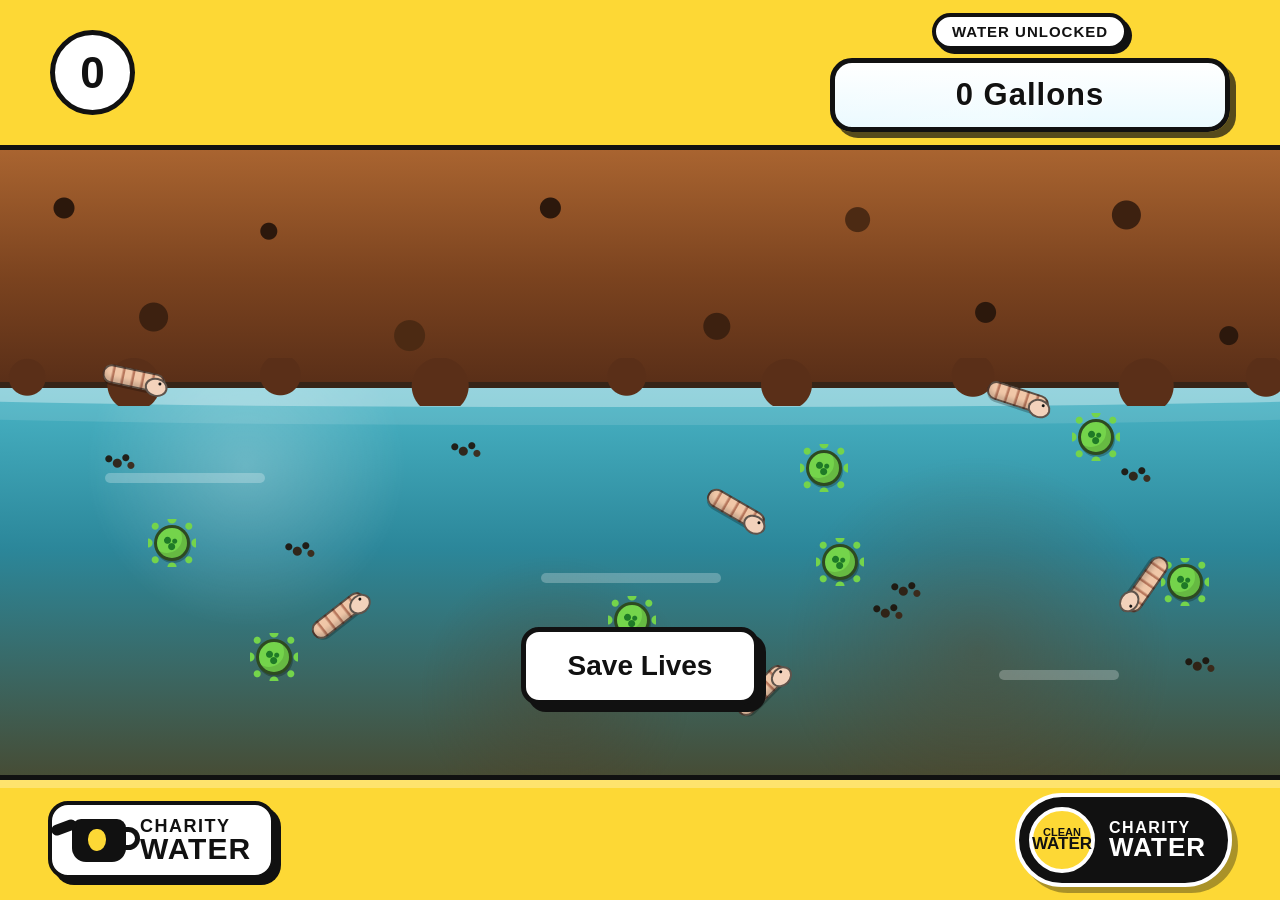
==== index.html @ 5e0832aa "Save Before the questions are fixed." ====
<!DOCTYPE html>
<html lang="en">
<head>
  <!-- Basic page setup -->
  <meta charset="UTF-8" />
  <meta name="viewport" content="width=device-width, initial-scale=1.0" />

  <title>Free Water</title>

  <!-- CSS file -->
  <link rel="stylesheet" href="style.css" />
</head>

<body>

  <!-- Full home page -->
  <div class="home-page">

    <!-- Yellow top navigation/status bar -->
    <header class="top-nav">

      <!-- Level circle -->
      <div class="level-circle">
        <span id="levelNumber">0</span>
      </div>

      <!-- Water unlocked meter -->
      <div class="water-box">

        <p class="water-label">Water Unlocked</p>

        <div class="water-meter">

          <!-- Water fill controlled by JavaScript -->
          <div id="waterFill" class="water-fill"></div>

          <!-- Extra animated clean water shimmer -->
          <div class="meter-water-motion"></div>

          <!-- Gallons unlocked text -->
          <span id="waterText" class="water-text">0 Gallons</span>

        </div>
      </div>

    </header>

    <!-- Full underground dirty water hero area -->
    <main class="hero-area" id="waterBarrel">

      <!-- Top dirt layer -->
      <div class="soil-layer"></div>

      <!-- Underground dirty water layer -->
      <div class="underground-water">
        <div class="water-wave wave-one"></div>
        <div class="water-wave wave-two"></div>
        <div class="water-shine shine-one"></div>
        <div class="water-shine shine-two"></div>
        <div class="water-shine shine-three"></div>
      </div>

      <!-- Dirt pieces -->
      <span class="dirt dirt-one"></span>
      <span class="dirt dirt-two"></span>
      <span class="dirt dirt-three"></span>
      <span class="dirt dirt-four"></span>
      <span class="dirt dirt-five"></span>
      <span class="dirt dirt-six"></span>
      <span class="dirt dirt-seven"></span>
      <span class="dirt dirt-eight"></span>

      <!-- Bacteria pieces -->
      <span class="bacteria bacteria-one"></span>
      <span class="bacteria bacteria-two"></span>
      <span class="bacteria bacteria-three"></span>
      <span class="bacteria bacteria-four"></span>
      <span class="bacteria bacteria-five"></span>
      <span class="bacteria bacteria-six"></span>
      <span class="bacteria bacteria-seven"></span>

      <!-- Worm pieces -->
      <span class="worm worm-one"></span>
      <span class="worm worm-two"></span>
      <span class="worm worm-three"></span>
      <span class="worm worm-four"></span>
      <span class="worm worm-five"></span>
      <span class="worm worm-six"></span>

      <!-- Start game button -->
      <a href="game.html" class="save-lives-button">
        Save Lives
      </a>

    </main>

    <!-- Yellow footer -->
    <footer class="footer-bar">

      <!-- Left charity water inspired badge -->
      <div class="footer-brand footer-brand-left">
        <div class="brand-icon water-can-icon">
          <span class="can-handle"></span>
          <span class="can-spout"></span>
        </div>

        <div class="brand-words">
          <span>CHARITY</span>
          <strong>WATER</strong>
        </div>
      </div>

      <!-- Right charity water inspired badge -->
      <div class="footer-brand footer-brand-right">
        <div class="brand-circle">
          <span>CLEAN</span>
          <strong>WATER</strong>
        </div>

        <div class="brand-words right-words">
          <span>CHARITY</span>
          <strong>WATER</strong>
        </div>
      </div>

    </footer>

  </div>

  <!-- JavaScript file -->
  <script src="script.js"></script>
</body>
</html>
---- style.css ----
/* ===============================
   GLOBAL SETUP
================================ */

* {
  margin: 0;
  padding: 0;
  box-sizing: border-box;
}

body {
  font-family: Arial, Helvetica, sans-serif;
  background: #e04b3f;
  color: #111;
}

/* ===============================
   HOME PAGE
================================ */

.home-page {
  min-height: 100vh;
  background: #e04b3f;

  display: flex;
  flex-direction: column;
}

/* Home header */
.top-nav {
  height: 150px;
  background: #fdd835;
  border-bottom: 5px solid #111;

  display: flex;
  align-items: center;
  justify-content: space-between;

  padding: 0 50px;

  position: relative;
  z-index: 20;
}

/* Level circle */
.level-circle {
  width: 85px;
  height: 85px;

  background: #ffffff;
  border: 5px solid #111;
  border-radius: 50%;

  display: flex;
  align-items: center;
  justify-content: center;

  font-size: 44px;
  font-weight: 900;
}

/* Home meter wrapper */
.water-box {
  width: 400px;
}

.water-label {
  width: fit-content;
  margin: 0 auto 8px;

  padding: 6px 16px;

  background: #ffffff;
  border: 4px solid #111;
  border-radius: 999px;

  font-size: 15px;
  font-weight: 900;
  letter-spacing: 1px;
  text-transform: uppercase;

  box-shadow: 4px 4px 0 #111;
}

/* Home meter */
.water-meter {
  width: 100%;
  height: 74px;

  background:
    linear-gradient(
      to bottom,
      #ffffff 0%,
      #eafaff 100%
    );

  border: 5px solid #111;
  border-radius: 22px;

  position: relative;
  overflow: hidden;

  box-shadow: 6px 6px 0 rgba(17, 17, 17, 0.7);
}

.water-fill {
  height: 100%;
  width: 0%;

  background:
    radial-gradient(circle at 25% 25%, rgba(255, 255, 255, 0.9), transparent 16%),
    linear-gradient(
      to bottom,
      #d8fbff 0%,
      #69dcff 35%,
      #12b8e8 70%,
      #008fc2 100%
    );

  position: absolute;
  left: 0;
  bottom: 0;

  transition: width 0.7s ease;

  z-index: 2;
}

.water-fill::before {
  content: "";
  position: absolute;
  top: 8px;
  left: -50%;

  width: 200%;
  height: 18px;

  background: rgba(255, 255, 255, 0.6);
  border-radius: 50%;

  animation: waterWave 3s linear infinite;
}

.water-fill::after {
  content: "";
  position: absolute;
  inset: 0;

  background:
    radial-gradient(circle at 25% 65%, rgba(255, 255, 255, 0.7) 0 4px, transparent 5px),
    radial-gradient(circle at 55% 35%, rgba(255, 255, 255, 0.55) 0 3px, transparent 4px),
    radial-gradient(circle at 78% 72%, rgba(255, 255, 255, 0.6) 0 5px, transparent 6px);

  animation: bubbleFloat 4s ease-in-out infinite;
}

.meter-water-motion {
  position: absolute;
  inset: 0;

  background:
    linear-gradient(
      120deg,
      transparent 0%,
      rgba(255, 255, 255, 0.35) 45%,
      transparent 70%
    );

  opacity: 0.65;

  z-index: 1;

  animation: cleanWaterGlow 3.5s ease-in-out infinite;
  pointer-events: none;
}

.water-text {
  position: absolute;
  inset: 0;

  display: flex;
  align-items: center;
  justify-content: center;

  font-size: 31px;
  font-weight: 900;
  letter-spacing: 1px;
  color: #111;

  text-shadow:
    1px 1px 0 rgba(255, 255, 255, 0.9),
    0 0 10px rgba(255, 255, 255, 0.7);

  z-index: 3;
}

/* Home underground scene */
.hero-area {
  flex: 1;

  position: relative;
  overflow: hidden;

  min-height: 560px;

  display: flex;
  align-items: flex-end;
  justify-content: center;

  padding: 40px 20px 70px;

  background: #7a431f;

  box-shadow:
    inset 0 18px 0 rgba(255, 255, 255, 0.08),
    inset 0 -30px 45px rgba(0, 0, 0, 0.22);

  transition: filter 0.25s ease;
}

.hero-area:hover {
  cursor: pointer;
  filter: brightness(1.06);
}

.hero-area.barrel-active {
  cursor: pointer;
}

/* Soil */
.soil-layer {
  position: absolute;
  top: 0;
  left: 0;

  width: 100%;
  height: 38%;

  background:
    radial-gradient(circle at 5% 25%, #2c180c 0 10px, transparent 11px),
    radial-gradient(circle at 12% 72%, #3d2110 0 14px, transparent 15px),
    radial-gradient(circle at 21% 35%, #2c180c 0 8px, transparent 9px),
    radial-gradient(circle at 32% 80%, #4c2a13 0 15px, transparent 16px),
    radial-gradient(circle at 43% 25%, #2c180c 0 10px, transparent 11px),
    radial-gradient(circle at 56% 76%, #3d2110 0 13px, transparent 14px),
    radial-gradient(circle at 67% 30%, #4c2a13 0 12px, transparent 13px),
    radial-gradient(circle at 77% 70%, #2c180c 0 10px, transparent 11px),
    radial-gradient(circle at 88% 28%, #3d2110 0 14px, transparent 15px),
    radial-gradient(circle at 96% 80%, #2c180c 0 9px, transparent 10px),
    linear-gradient(
      to bottom,
      #a96430 0%,
      #7b431f 55%,
      #5a2f18 100%
    );

  border-bottom: 6px solid rgba(17, 17, 17, 0.75);

  z-index: 7;
}

.soil-layer::after {
  content: "";
  position: absolute;
  left: -2%;
  bottom: -24px;

  width: 104%;
  height: 48px;

  background:
    radial-gradient(circle at 4% 40%, #5a2f18 0 18px, transparent 19px),
    radial-gradient(circle at 12% 55%, #5a2f18 0 26px, transparent 27px),
    radial-gradient(circle at 23% 35%, #5a2f18 0 20px, transparent 21px),
    radial-gradient(circle at 35% 58%, #5a2f18 0 28px, transparent 29px),
    radial-gradient(circle at 49% 38%, #5a2f18 0 19px, transparent 20px),
    radial-gradient(circle at 61% 55%, #5a2f18 0 25px, transparent 26px),
    radial-gradient(circle at 75% 36%, #5a2f18 0 21px, transparent 22px),
    radial-gradient(circle at 88% 58%, #5a2f18 0 27px, transparent 28px),
    radial-gradient(circle at 97% 38%, #5a2f18 0 20px, transparent 21px);

  z-index: 8;
}

/* Home water */
.underground-water {
  position: absolute;
  left: -5%;
  bottom: 0;

  width: 110%;
  height: 66%;

  background:
    radial-gradient(circle at 22% 25%, rgba(255, 255, 255, 0.24), transparent 14%),
    radial-gradient(circle at 74% 70%, rgba(96, 58, 25, 0.32), transparent 18%),
    radial-gradient(circle at 44% 80%, rgba(85, 53, 25, 0.28), transparent 16%),
    linear-gradient(
      to bottom,
      rgba(75, 195, 215, 0.94) 0%,
      rgba(41, 137, 158, 0.97) 45%,
      rgba(70, 77, 54, 0.99) 100%
    );

  z-index: 1;

  animation: undergroundWaterMove 4s ease-in-out infinite;
}

.water-wave {
  position: absolute;
  left: -30%;
  top: -36px;

  width: 160%;
  height: 80px;

  background: rgba(255, 255, 255, 0.35);
  border-radius: 45%;

  z-index: 4;
}

.wave-one {
  animation: waveMoveOne 4s linear infinite;
}

.wave-two {
  top: -18px;
  opacity: 0.32;

  animation: waveMoveTwo 5.5s linear infinite;
}

.water-shine {
  position: absolute;
  height: 10px;

  background: rgba(255, 255, 255, 0.25);
  border-radius: 999px;

  z-index: 4;

  animation: shineDrift 5s ease-in-out infinite;
}

.shine-one {
  width: 160px;
  left: 12%;
  top: 110px;
}

.shine-two {
  width: 120px;
  right: 16%;
  bottom: 95px;
  animation-delay: 1.3s;
}

.shine-three {
  width: 180px;
  left: 43%;
  top: 210px;
  animation-delay: 2.2s;
}

/* Home dirt */
.dirt {
  position: absolute;

  width: 34px;
  height: 22px;

  z-index: 10;

  background:
    radial-gradient(circle at 20% 40%, #1d1209 0 3px, transparent 4px),
    radial-gradient(circle at 45% 60%, #2f1b0d 0 4px, transparent 5px),
    radial-gradient(circle at 70% 35%, #1d1209 0 3px, transparent 4px),
    radial-gradient(circle at 85% 70%, #3c2413 0 3px, transparent 4px);

  opacity: 0.9;

  animation: dirtFloat 5s ease-in-out infinite;
}

.dirt-one {
  left: 8%;
  top: 48%;
}

.dirt-two {
  left: 22%;
  top: 62%;
  animation-delay: 0.7s;
}

.dirt-three {
  right: 10%;
  top: 50%;
  animation-delay: 1.1s;
}

.dirt-four {
  left: 46%;
  bottom: 18%;
  animation-delay: 1.6s;
}

.dirt-five {
  right: 28%;
  bottom: 28%;
  animation-delay: 2s;
}

.dirt-six {
  left: 68%;
  top: 72%;
  animation-delay: 2.4s;
}

.dirt-seven {
  left: 35%;
  top: 46%;
  animation-delay: 1.8s;
}

.dirt-eight {
  right: 5%;
  bottom: 16%;
  animation-delay: 2.8s;
}

/* Home bacteria */
.bacteria {
  position: absolute;

  width: 36px;
  height: 36px;

  background: #74d44b;
  border: 3px solid rgba(17, 17, 17, 0.7);
  border-radius: 50%;

  z-index: 10;

  box-shadow:
    inset -5px -5px 0 rgba(0, 0, 0, 0.12),
    1px 2px 0 rgba(0, 0, 0, 0.25);

  animation: bacteriaFloat 4.5s ease-in-out infinite;
}

.bacteria::before {
  content: "";
  position: absolute;
  inset: -9px;

  background:
    radial-gradient(circle at 50% 0%, #74d44b 0 4px, transparent 5px),
    radial-gradient(circle at 100% 50%, #74d44b 0 4px, transparent 5px),
    radial-gradient(circle at 50% 100%, #74d44b 0 4px, transparent 5px),
    radial-gradient(circle at 0% 50%, #74d44b 0 4px, transparent 5px),
    radial-gradient(circle at 85% 15%, #74d44b 0 3px, transparent 4px),
    radial-gradient(circle at 85% 85%, #74d44b 0 3px, transparent 4px),
    radial-gradient(circle at 15% 85%, #74d44b 0 3px, transparent 4px),
    radial-gradient(circle at 15% 15%, #74d44b 0 3px, transparent 4px);

  z-index: -1;
}

.bacteria::after {
  content: "";
  position: absolute;
  inset: 6px;

  background:
    radial-gradient(circle at 25% 35%, #1f7a27 0 3px, transparent 4px),
    radial-gradient(circle at 65% 40%, #1f7a27 0 2px, transparent 3px),
    radial-gradient(circle at 48% 70%, #1f7a27 0 3px, transparent 4px);

  border-radius: 50%;
}

.bacteria-one {
  left: 12%;
  top: 60%;
}

.bacteria-two {
  right: 13%;
  top: 43%;
  animation-delay: 0.6s;
}

.bacteria-three {
  left: 48%;
  bottom: 22%;
  animation-delay: 1.1s;
}

.bacteria-four {
  left: 20%;
  bottom: 16%;
  animation-delay: 1.6s;
}

.bacteria-five {
  right: 33%;
  top: 63%;
  animation-delay: 2.1s;
}

.bacteria-six {
  left: 63%;
  top: 48%;
  animation-delay: 2.6s;
}

.bacteria-seven {
  right: 6%;
  bottom: 28%;
  animation-delay: 3s;
}

/* Home worms */
.worm {
  position: absolute;

  width: 64px;
  height: 19px;

  z-index: 11;

  border-radius: 999px;

  background:
    repeating-linear-gradient(
      90deg,
      #f0c7a8 0px,
      #f0c7a8 7px,
      #b8785d 8px,
      #b8785d 10px
    );

  border: 2px solid rgba(17, 17, 17, 0.65);

  box-shadow:
    inset 0 -4px 4px rgba(0, 0, 0, 0.15),
    1px 2px 0 rgba(0, 0, 0, 0.25);

  animation: wormWiggle 3s ease-in-out infinite;
}

.worm::before {
  content: "";
  position: absolute;
  right: -5px;
  top: 2px;

  width: 19px;
  height: 15px;

  background: #f3d2bb;
  border: 2px solid rgba(17, 17, 17, 0.65);
  border-radius: 50%;
}

.worm::after {
  content: "";
  position: absolute;
  right: 2px;
  top: 6px;

  width: 3px;
  height: 3px;

  background: #111;
  border-radius: 50%;
}

.worm-one {
  left: 8%;
  top: 35%;
  transform: rotate(12deg);
}

.worm-two {
  left: 24%;
  bottom: 24%;
  transform: rotate(-38deg);
  animation-delay: 0.5s;
}

.worm-three {
  right: 18%;
  top: 38%;
  transform: rotate(18deg);
  animation-delay: 1s;
}

.worm-four {
  right: 8%;
  top: 68%;
  transform: rotate(125deg);
  animation-delay: 1.5s;
}

.worm-five {
  right: 38%;
  bottom: 12%;
  transform: rotate(-45deg);
  animation-delay: 2s;
}

.worm-six {
  left: 55%;
  top: 56%;
  transform: rotate(30deg);
  animation-delay: 2.4s;
}

/* Save Lives button */
.save-lives-button {
  display: inline-block;

  padding: 18px 42px;

  background: #ffffff;
  color: #111;

  border: 5px solid #111;
  border-radius: 18px;

  font-size: 28px;
  font-weight: 900;
  text-decoration: none;

  box-shadow: 7px 7px 0 #111;

  transition: 0.2s ease;

  position: relative;
  z-index: 30;
}

.save-lives-button:hover {
  background: #fdd835;
  transform: translate(4px, 4px);
  box-shadow: 3px 3px 0 #111;
}

.hero-area:hover .worm {
  animation-duration: 0.75s;
}

.hero-area:hover .dirt {
  animation-duration: 1.1s;
}

.hero-area:hover .bacteria {
  animation-duration: 0.9s;
}

.hero-area:hover .underground-water {
  animation-duration: 1.4s;
}

/* Home footer */
.footer-bar {
  height: 125px;
  background: #fdd835;
  border-top: 5px solid #111;

  position: relative;
  z-index: 20;

  display: flex;
  align-items: center;
  justify-content: space-between;

  padding: 0 48px;

  box-shadow: inset 0 8px 0 rgba(255, 255, 255, 0.28);
}

.footer-brand {
  display: flex;
  align-items: center;
  gap: 14px;
}

.footer-brand-left {
  background: #ffffff;
  border: 4px solid #111;
  border-radius: 20px;
  padding: 13px 20px;
  box-shadow: 6px 6px 0 #111;
}

.water-can-icon {
  width: 54px;
  height: 43px;

  background: #111;
  border-radius: 9px 9px 14px 14px;

  position: relative;
}

.can-handle {
  position: absolute;
  right: -14px;
  top: 8px;

  width: 20px;
  height: 23px;

  border: 5px solid #111;
  border-left: none;
  border-radius: 0 12px 12px 0;
}

.can-spout {
  position: absolute;
  left: -21px;
  top: 3px;

  width: 26px;
  height: 11px;

  background: #111;
  transform: rotate(-20deg);
  border-radius: 999px;
}

.water-can-icon::after {
  content: "";
  position: absolute;
  left: 16px;
  top: 10px;

  width: 18px;
  height: 22px;

  background: #fdd835;
  border-radius: 50% 50% 55% 55%;
}

.brand-words {
  display: flex;
  flex-direction: column;
  line-height: 0.9;
}

.brand-words span {
  font-size: 18px;
  font-weight: 900;
  letter-spacing: 1.5px;
}

.brand-words strong {
  font-size: 30px;
  font-weight: 900;
  letter-spacing: 1px;
}

.footer-brand-right {
  background: #111;
  color: #ffffff;

  border: 4px solid #ffffff;
  border-radius: 999px;

  padding: 10px 22px 10px 10px;

  box-shadow: 6px 6px 0 rgba(17, 17, 17, 0.35);
}

.brand-circle {
  width: 66px;
  height: 66px;

  background: #fdd835;
  color: #111;

  border: 4px solid #ffffff;
  border-radius: 50%;

  display: flex;
  flex-direction: column;
  align-items: center;
  justify-content: center;

  line-height: 0.85;
}

.brand-circle span {
  font-size: 11px;
  font-weight: 900;
  text-transform: uppercase;
}

.brand-circle strong {
  font-size: 17px;
  font-weight: 900;
}

.right-words span {
  font-size: 16px;
}

.right-words strong {
  font-size: 26px;
}

/* ===============================
   GAMEPLAY PAGE
================================ */

.gameplay-page {
  min-height: 100vh;
  background: #fdd835;

  display: flex;
  flex-direction: column;

  pointer-events: auto;
}

/* Gameplay header */
.gameplay-header {
  height: 175px;

  background:
    linear-gradient(
      to bottom,
      #fff2a3 0%,
      #fdd835 100%
    );

  border-bottom: 6px solid #111;

  display: flex;
  align-items: center;
  justify-content: space-between;

  padding: 0 58px;

  position: relative;
  z-index: 100;
}

.gameplay-title-box {
  display: none;
}

.back-home-button {
  background: #ffffff;
  color: #111;

  border: 5px solid #111;
  border-radius: 20px;

  padding: 18px 34px;

  font-size: 25px;
  font-weight: 900;
  text-decoration: none;

  box-shadow: 7px 7px 0 #111;

  transition: 0.2s ease;
}

.back-home-button:hover {
  background: #e04b3f;
  color: #ffffff;

  transform: translate(4px, 4px);
  box-shadow: 3px 3px 0 #111;
}

.gameplay-status {
  width: 430px;
}

.gameplay-label {
  width: fit-content;

  margin: 0 auto 9px;
  padding: 7px 18px;

  background: #ffffff;
  border: 4px solid #111;
  border-radius: 999px;

  font-size: 15px;
  font-weight: 900;
  letter-spacing: 1px;
  text-transform: uppercase;

  box-shadow: 4px 4px 0 #111;
}

.gameplay-meter {
  width: 100%;
  height: 82px;

  background:
    linear-gradient(
      to bottom,
      #ffffff 0%,
      #eafaff 100%
    );

  border: 5px solid #111;
  border-radius: 24px;

  position: relative;
  overflow: hidden;

  box-shadow: 7px 7px 0 rgba(17, 17, 17, 0.7);
}

.game-water-fill {
  height: 100%;
  width: 0%;

  background:
    radial-gradient(circle at 20% 25%, rgba(255, 255, 255, 0.95), transparent 16%),
    linear-gradient(
      to bottom,
      #ddfbff 0%,
      #69dcff 35%,
      #12b8e8 70%,
      #008fc2 100%
    );

  position: absolute;
  left: 0;
  bottom: 0;

  transition: width 0.7s ease;

  z-index: 1;
}

.game-water-fill::before {
  content: "";
  position: absolute;
  top: 9px;
  left: -50%;

  width: 200%;
  height: 19px;

  background: rgba(255, 255, 255, 0.65);
  border-radius: 50%;

  animation: waterWave 3s linear infinite;
}

#gameWaterText {
  position: absolute;
  inset: 0;

  display: flex;
  align-items: center;
  justify-content: center;

  font-size: 31px;
  font-weight: 900;
  color: #111;

  text-shadow:
    1px 1px 0 rgba(255, 255, 255, 0.9),
    0 0 10px rgba(255, 255, 255, 0.7);

  z-index: 3;
}

/* Gameplay scene */
.gameplay-scene {
  min-height: 720px;

  position: relative;
  overflow: hidden;

  display: block;

  background:
    linear-gradient(
      to bottom,
      #bff3ff 0%,
      #f9d989 35%,
      #efaa58 58%,
      #9b542e 100%
    );

  pointer-events: none;
}

/* Sun */
.scene-sun {
  position: absolute;
  top: 42px;
  right: 90px;

  width: 105px;
  height: 105px;

  border-radius: 50%;

  z-index: 4;

  animation: sunPulse 4s ease-in-out infinite;
  pointer-events: none;
}

.sun-ring {
  position: absolute;
  inset: -18px;

  background:
    repeating-conic-gradient(
      from 0deg,
      rgba(253, 216, 53, 0.95) 0deg 5deg,
      transparent 5deg 11deg
    );

  border-radius: 50%;

  filter: drop-shadow(0 0 14px rgba(253, 216, 53, 0.75));

  pointer-events: none;
}

.sun-center {
  position: absolute;
  inset: 10px;

  background:
    radial-gradient(
      circle at 34% 24%,
      #fff8b8 0%,
      #ffd94a 36%,
      #f7a900 72%,
      #e88c00 100%
    );

  border-radius: 50%;
  border: 3px solid rgba(17, 17, 17, 0.55);

  box-shadow:
    inset -8px -12px 0 rgba(230, 130, 0, 0.2),
    0 0 24px rgba(253, 216, 53, 0.75);

  pointer-events: none;
}

/* Clouds */
.scene-cloud {
  position: absolute;

  width: 160px;
  height: 60px;

  background: rgba(255, 255, 255, 0.86);
  border: 4px solid rgba(17, 17, 17, 0.48);
  border-radius: 999px;

  z-index: 4;

  pointer-events: none;
}

.scene-cloud::before,
.scene-cloud::after {
  content: "";
  position: absolute;

  background: rgba(255, 255, 255, 0.94);
  border: 4px solid rgba(17, 17, 17, 0.38);
  border-radius: 50%;
}

.scene-cloud::before {
  width: 72px;
  height: 72px;
  left: 22px;
  top: -40px;
}

.scene-cloud::after {
  width: 58px;
  height: 58px;
  right: 18px;
  top: -28px;
}

.cloud-left {
  left: 105px;
  top: 95px;
}

.cloud-middle {
  left: 47%;
  top: 115px;
  transform: translateX(-50%) scale(0.76);
}

.cloud-right {
  right: 260px;
  top: 135px;
  transform: scale(0.62);
  opacity: 0.75;
}

/* Hide any old tree elements */
.savanna-tree,
.mock-tree,
.game-tree {
  display: none;
}

/* Ground */
.village-ground {
  position: absolute;
  left: -4%;
  top: 355px;

  width: 108%;
  height: 125px;

  background:
    radial-gradient(circle at 16% 55%, rgba(112, 60, 26, 0.42) 0 16px, transparent 17px),
    radial-gradient(circle at 74% 48%, rgba(112, 60, 26, 0.38) 0 20px, transparent 21px),
    linear-gradient(
      to bottom,
      transparent 0%,
      transparent 25%,
      #111 26%,
      #111 31%,
      #c9783e 32%,
      #8d4b25 100%
    );

  border-radius: 50% 50% 0 0;

  z-index: 5;

  pointer-events: none;
}

/* People */
.people-row {
  position: absolute;
  left: 50%;
  top: 185px;

  width: 620px;
  height: 188px;

  transform: translateX(-50%);

  z-index: 8;

  pointer-events: none;
}

.african-person {
  position: absolute;
  bottom: 0;

  width: 104px;
  height: 186px;

  transition: transform 0.4s ease;

  pointer-events: none;
}

.person-a {
  left: 35px;
}

.person-b {
  left: 255px;
}

.person-c {
  right: 40px;
}

.person-face {
  position: absolute;
  top: 29px;
  left: 25px;

  width: 54px;
  height: 58px;

  background: #6b3f27;
  border: 4px solid #111;
  border-radius: 50%;

  z-index: 6;

  pointer-events: none;
}

.person-neck {
  position: absolute;
  top: 78px;
  left: 42px;

  width: 20px;
  height: 20px;

  background: #6b3f27;
  border-left: 4px solid #111;
  border-right: 4px solid #111;

  z-index: 4;

  pointer-events: none;
}

.person-hair {
  position: absolute;
  z-index: 7;
  pointer-events: none;
}

.hair-round {
  top: 17px;
  left: 22px;

  width: 62px;
  height: 35px;

  background: #111;
  border-radius: 50% 50% 26% 26%;
}

.hair-puffs {
  top: 13px;
  left: 16px;

  width: 72px;
  height: 40px;

  background:
    radial-gradient(circle at 12% 52%, #111 0 11px, transparent 12px),
    radial-gradient(circle at 30% 24%, #111 0 12px, transparent 13px),
    radial-gradient(circle at 50% 18%, #111 0 12px, transparent 13px),
    radial-gradient(circle at 70% 24%, #111 0 12px, transparent 13px),
    radial-gradient(circle at 88% 52%, #111 0 11px, transparent 12px);
}

.hair-flat {
  top: 19px;
  left: 23px;

  width: 59px;
  height: 29px;

  background: #111;
  border-radius: 50% 50% 18% 18%;
}

.person-eye {
  position: absolute;
  top: 52px;

  width: 5px;
  height: 5px;

  background: #111;
  border-radius: 50%;

  z-index: 8;

  pointer-events: none;
}

.eye-left {
  left: 43px;
}

.eye-right {
  left: 60px;
}

.person-mouth {
  position: absolute;
  top: 70px;
  left: 45px;

  width: 18px;
  height: 9px;

  border-bottom: 4px solid #111;
  border-radius: 0 0 999px 999px;

  transform: rotate(180deg);

  z-index: 8;

  pointer-events: none;
}

.person-shirt {
  position: absolute;
  top: 96px;
  left: 22px;

  width: 60px;
  height: 44px;

  border: 4px solid #111;
  border-radius: 16px 16px 7px 7px;

  z-index: 4;

  pointer-events: none;
}

.shirt-red {
  background: #e5483f;
}

.shirt-blue {
  background: #2f93df;
}

.shirt-yellow {
  background: #fdd835;
}

.person-wrap {
  position: absolute;
  top: 136px;
  left: 23px;

  width: 58px;
  height: 44px;

  border: 4px solid #111;
  border-radius: 5px 5px 14px 14px;

  z-index: 4;

  pointer-events: none;
}

.wrap-green {
  background:
    linear-gradient(
      135deg,
      #2f9e44 0 50%,
      #fdd835 50% 100%
    );
}

.wrap-orange {
  background:
    linear-gradient(
      135deg,
      #f97316 0 50%,
      #e5483f 50% 100%
    );
}

.wrap-pattern {
  background:
    repeating-linear-gradient(
      90deg,
      #111 0 5px,
      #ffffff 5px 10px,
      #e5483f 10px 18px,
      #fdd835 18px 26px
    );
}

.person-arm {
  position: absolute;
  top: 110px;

  width: 42px;
  height: 10px;

  background: #6b3f27;
  border: 3px solid #111;
  border-radius: 999px;

  z-index: 3;

  pointer-events: none;
}

.arm-left {
  left: 4px;
  transform: rotate(28deg);
}

.arm-right {
  right: 4px;
  transform: rotate(-28deg);
}

.person-leg {
  position: absolute;
  top: 177px;

  width: 12px;
  height: 20px;

  background: #1f2430;
  border: 3px solid #111;
  border-radius: 999px;

  z-index: 3;

  pointer-events: none;
}

.leg-left {
  left: 37px;
}

.leg-right {
  right: 37px;
}

/* People mood changes */
.people-row.hopeful .african-person {
  transform: translateY(-8px);
}

.people-row.hopeful .person-mouth {
  transform: rotate(0deg);
}

.people-row.happy .african-person {
  transform: translateY(-15px);
}

.people-row.happy .person-mouth {
  transform: rotate(0deg);
}

.people-row.celebrating .african-person {
  animation: celebrateJump 0.55s ease-in-out infinite;
}

.people-row.celebrating .person-mouth {
  transform: rotate(0deg);
}

.people-row.celebrating .arm-left {
  transform: rotate(-55deg);
}

.people-row.celebrating .arm-right {
  transform: rotate(55deg);
}

/* Gameplay water */
.dirty-water-section {
  position: absolute;
  left: 0;
  top: 455px;

  width: 100%;
  height: 265px;

  background:
    linear-gradient(
      to bottom,
      rgba(80, 52, 29, 0.75),
      rgba(42, 39, 28, 0.98)
    );

  border-top: 7px solid #111;

  overflow: hidden;

  z-index: 10;

  pointer-events: none;
}

.dirty-water-fill {
  position: absolute;
  inset: 0;

  background:
    radial-gradient(circle at 18% 28%, rgba(255, 255, 255, 0.16), transparent 14%),
    radial-gradient(circle at 68% 64%, rgba(77, 43, 19, 0.45), transparent 20%),
    radial-gradient(circle at 40% 80%, rgba(36, 65, 45, 0.35), transparent 22%),
    linear-gradient(
      to bottom,
      #7d6434 0%,
      #5f5635 40%,
      #3e543e 72%,
      #2d3f34 100%
    );

  animation: realisticDirtyWaterMove 5s ease-in-out infinite;

  transition: background 0.7s ease, filter 0.7s ease;

  pointer-events: none;
}

.water-surface-line {
  position: absolute;
  left: -5%;
  top: 12px;

  width: 110%;
  height: 44px;

  background:
    repeating-linear-gradient(
      90deg,
      transparent 0 22px,
      rgba(255, 255, 255, 0.4) 23px 58px,
      transparent 59px 88px
    );

  border-radius: 50%;

  opacity: 0.75;

  animation: surfaceFlow 3.5s linear infinite;

  z-index: 18;

  pointer-events: none;
}

.surface-two {
  top: 42px;
  opacity: 0.32;

  transform: scaleY(0.7);

  animation-duration: 5.2s;
}

.water-highlight {
  position: absolute;

  height: 11px;

  background: rgba(255, 255, 255, 0.3);
  border-radius: 999px;

  z-index: 19;

  animation: waterHighlightDrift 4s ease-in-out infinite;

  pointer-events: none;
}

.water-highlight-one {
  width: 180px;
  left: 13%;
  top: 78px;
}

.water-highlight-two {
  width: 130px;
  right: 18%;
  top: 115px;
  animation-delay: 1s;
}

.water-highlight-three {
  width: 210px;
  left: 43%;
  bottom: 58px;
  animation-delay: 1.8s;
}

/* Gameplay water cleaning stages */
.dirty-water-section.cleaning-one .dirty-water-fill {
  background:
    radial-gradient(circle at 22% 32%, rgba(255, 255, 255, 0.2), transparent 14%),
    radial-gradient(circle at 68% 64%, rgba(77, 43, 19, 0.24), transparent 20%),
    linear-gradient(
      to bottom,
      #709b86 0%,
      #4d8788 48%,
      #376d70 100%
    );
}

.dirty-water-section.cleaning-two .dirty-water-fill {
  background:
    radial-gradient(circle at 25% 35%, rgba(255, 255, 255, 0.34), transparent 14%),
    linear-gradient(
      to bottom,
      #82d9eb 0%,
      #38accd 50%,
      #1684a6 100%
    );
}

.dirty-water-section.cleaning-three .dirty-water-fill {
  background:
    radial-gradient(circle at 25% 35%, rgba(255, 255, 255, 0.62), transparent 15%),
    linear-gradient(
      to bottom,
      #defcff 0%,
      #76e4ff 42%,
      #00aade 100%
    );

  filter: brightness(1.12);
}

/* Gameplay dirt */
.game-dirt {
  position: absolute;

  width: 52px;
  height: 32px;

  background:
    radial-gradient(circle at 18% 38%, #201208 0 5px, transparent 6px),
    radial-gradient(circle at 42% 62%, #3a2110 0 7px, transparent 8px),
    radial-gradient(circle at 70% 32%, #241408 0 5px, transparent 6px),
    radial-gradient(circle at 85% 72%, #4b2c16 0 6px, transparent 7px),
    radial-gradient(circle at 52% 42%, #5c371d 0 10px, transparent 11px);

  filter: drop-shadow(2px 3px 0 rgba(0, 0, 0, 0.35));

  z-index: 25;

  animation: dirtFloat 4s ease-in-out infinite;

  pointer-events: none;
}

.game-dirt-one {
  left: 70%;
  top: 54px;
}

.game-dirt-two {
  left: 42%;
  top: 140px;
  animation-delay: 0.8s;
}

.game-dirt-three {
  left: 16%;
  top: 82px;
  animation-delay: 1.4s;
}

.game-dirt-four {
  left: 82%;
  top: 170px;
  animation-delay: 2s;
}

.game-dirt-five {
  left: 28%;
  top: 185px;
  animation-delay: 2.4s;
}

/* Gameplay germs */
.game-germ {
  position: absolute;

  width: 46px;
  height: 46px;

  background:
    radial-gradient(circle at 32% 28%, #a8ff78 0 6px, transparent 7px),
    radial-gradient(circle at 60% 65%, #237a2e 0 5px, transparent 6px),
    linear-gradient(
      to bottom,
      #79df4c,
      #3fa832
    );

  border: 3px solid #111;
  border-radius: 50%;

  box-shadow:
    inset -6px -6px 0 rgba(0, 0, 0, 0.18),
    2px 3px 0 rgba(0, 0, 0, 0.35);

  z-index: 26;

  animation: bacteriaFloat 4.5s ease-in-out infinite;

  pointer-events: none;
}

.game-germ::before {
  content: "";
  position: absolute;
  inset: -10px;

  background:
    radial-gradient(circle at 50% 0%, #79df4c 0 5px, transparent 6px),
    radial-gradient(circle at 100% 50%, #79df4c 0 5px, transparent 6px),
    radial-gradient(circle at 50% 100%, #79df4c 0 5px, transparent 6px),
    radial-gradient(circle at 0% 50%, #79df4c 0 5px, transparent 6px),
    radial-gradient(circle at 85% 15%, #79df4c 0 4px, transparent 5px),
    radial-gradient(circle at 85% 85%, #79df4c 0 4px, transparent 5px),
    radial-gradient(circle at 15% 85%, #79df4c 0 4px, transparent 5px),
    radial-gradient(circle at 15% 15%, #79df4c 0 4px, transparent 5px);

  z-index: -1;
}

.game-germ::after {
  content: "";
  position: absolute;
  inset: 9px;

  background:
    radial-gradient(circle at 25% 35%, #1f7a27 0 3px, transparent 4px),
    radial-gradient(circle at 65% 40%, #1f7a27 0 3px, transparent 4px),
    radial-gradient(circle at 48% 72%, #1f7a27 0 4px, transparent 5px);

  border-radius: 50%;
}

.game-germ-one {
  left: 47%;
  top: 64px;
}

.game-germ-two {
  left: 55%;
  top: 155px;
  animation-delay: 1s;
}

.game-germ-three {
  left: 32%;
  top: 105px;
  animation-delay: 1.8s;
}

.game-germ-four {
  left: 76%;
  top: 112px;
  animation-delay: 2.5s;
}

/* Gameplay worms */
.game-worm {
  position: absolute;

  width: 86px;
  height: 24px;

  background:
    repeating-linear-gradient(
      90deg,
      #f5ceb0 0px,
      #f5ceb0 8px,
      #b8785d 9px,
      #b8785d 12px
    );

  border: 3px solid #111;
  border-radius: 999px;

  box-shadow:
    inset 0 -5px 4px rgba(0, 0, 0, 0.18),
    2px 3px 0 rgba(0, 0, 0, 0.35);

  z-index: 26;

  animation: wormWiggle 3s ease-in-out infinite;

  pointer-events: none;
}

.game-worm::before {
  content: "";
  position: absolute;
  right: -6px;
  top: 2px;

  width: 24px;
  height: 18px;

  background: #f5d9c6;
  border: 3px solid #111;
  border-radius: 50%;
}

.game-worm::after {
  content: "";
  position: absolute;
  right: 3px;
  top: 8px;

  width: 4px;
  height: 4px;

  background: #111;
  border-radius: 50%;
}

.game-worm-one {
  left: 18%;
  top: 150px;
  transform: rotate(-28deg);
}

.game-worm-two {
  left: 68%;
  top: 155px;
  transform: rotate(25deg);
  animation-delay: 1.2s;
}

.game-worm-three {
  left: 8%;
  top: 205px;
  transform: rotate(8deg);
  animation-delay: 2s;
}

/* Hide dirty objects as water improves */
.dirty-water-section.cleaning-one .game-dirt {
  opacity: 0.25;
}

.dirty-water-section.cleaning-two .game-dirt,
.dirty-water-section.cleaning-two .game-worm {
  opacity: 0;
}

.dirty-water-section.cleaning-three .game-dirt,
.dirty-water-section.cleaning-three .game-worm,
.dirty-water-section.cleaning-three .game-germ {
  opacity: 0;
}

/* Clean sparkles */
.clean-sparkle {
  position: absolute;

  width: 18px;
  height: 18px;

  background: #ffffff;
  clip-path: polygon(
    50% 0%,
    62% 38%,
    100% 50%,
    62% 62%,
    50% 100%,
    38% 62%,
    0% 50%,
    38% 38%
  );

  opacity: 0;

  z-index: 30;

  animation: sparklePulse 1.3s ease-in-out infinite;

  pointer-events: none;
}

.sparkle-one {
  left: 28%;
  top: 38%;
}

.sparkle-two {
  right: 30%;
  top: 45%;
  animation-delay: 0.3s;
}

.sparkle-three {
  left: 52%;
  bottom: 25%;
  animation-delay: 0.7s;
}

.dirty-water-section.cleaning-three .clean-sparkle {
  opacity: 1;
}

/* Fireworks */
.fireworks {
  position: absolute;
  inset: 0;

  pointer-events: none;

  opacity: 0;

  z-index: 90;
}

.fireworks.show-fireworks {
  opacity: 1;
}

.firework {
  position: absolute;

  width: 20px;
  height: 20px;

  background: #fdd835;
  border-radius: 50%;

  box-shadow:
    0 -50px 0 #ffffff,
    0 50px 0 #ffffff,
    50px 0 0 #ffffff,
    -50px 0 0 #ffffff,
    36px 36px 0 #e04b3f,
    -36px -36px 0 #e04b3f,
    36px -36px 0 #12b8e8,
    -36px 36px 0 #12b8e8;

  animation: fireworkPop 1s ease-in-out infinite;
}

.firework-one {
  top: 15%;
  left: 17%;
}

.firework-two {
  top: 18%;
  right: 17%;
  animation-delay: 0.3s;
}

.firework-three {
  top: 38%;
  left: 38%;
  animation-delay: 0.6s;
}

.firework-four {
  top: 36%;
  right: 31%;
  animation-delay: 0.9s;
}

/* Question area */
.gameplay-question-area {
  background:
    linear-gradient(
      to bottom,
      #99542e 0%,
      #7b421f 100%
    );

  padding: 24px 20px 38px;

  position: relative;
  z-index: 1000;

  pointer-events: auto;
}

.question-panel {
  position: relative;

  width: min(1060px, 92vw);
  margin: 0 auto;

  background:
    linear-gradient(
      to bottom,
      #ffffff 0%,
      #fff7d7 100%
    );

  border: 6px solid #111;
  border-radius: 28px;

  padding: 24px;

  box-shadow: 10px 10px 0 rgba(17, 17, 17, 0.75);

  z-index: 1100;

  pointer-events: auto;
}

.question-count {
  width: fit-content;

  padding: 7px 16px;
  margin-bottom: 12px;

  background: #fdd835;
  border: 4px solid #111;
  border-radius: 999px;

  font-size: 14px;
  font-weight: 900;
  text-transform: uppercase;
}

.question-panel h1 {
  font-size: 28px;
  line-height: 1.2;
  margin-bottom: 18px;
}

.answer-grid {
  display: grid;
  grid-template-columns: repeat(3, 1fr);
  gap: 17px;

  pointer-events: auto;
}

.answer-button {
  min-height: 78px;

  color: #111;

  border: 5px solid #111;
  border-radius: 20px;

  font-size: 19px;
  font-weight: 900;

  cursor: pointer;

  box-shadow: 6px 6px 0 #111;

  transition: 0.2s ease;

  position: relative;
  z-index: 1200;

  pointer-events: auto;
}

.answer-one {
  background:
    linear-gradient(
      to bottom,
      #ffb2a8,
      #ff6f61
    );
}

.answer-two {
  background:
    linear-gradient(
      to bottom,
      #a8f0ff,
      #38c7ef
    );
}

.answer-three {
  background:
    linear-gradient(
      to bottom,
      #ffe680,
      #f4b942
    );
}

.answer-button:hover {
  transform: translate(4px, 4px);
  box-shadow: 2px 2px 0 #111;
  filter: brightness(1.05);
}

.answer-button.correct-choice {
  background:
    linear-gradient(
      to bottom,
      #b6ffb6,
      #48c774
    );
}

.answer-button.wrong-choice {
  background:
    linear-gradient(
      to bottom,
      #ff9b9b,
      #e63946
    );

  color: #ffffff;
}

.feedback-text {
  margin-top: 16px;

  font-size: 18px;
  font-weight: 900;
}

.question-panel.wrong-shake {
  animation: gameplayWrongShakeFixed 0.35s ease-in-out;
}

/* ===============================
   ANIMATIONS
================================ */

@keyframes waterWave {
  from {
    transform: translateX(0%);
  }

  to {
    transform: translateX(50%);
  }
}

@keyframes cleanWaterGlow {
  0% {
    transform: translateX(-10px);
    opacity: 0.65;
  }

  50% {
    transform: translateX(12px);
    opacity: 0.95;
  }

  100% {
    transform: translateX(-10px);
    opacity: 0.65;
  }
}

@keyframes bubbleFloat {
  0% {
    transform: translateY(0);
    opacity: 0.6;
  }

  50% {
    transform: translateY(-6px);
    opacity: 0.9;
  }

  100% {
    transform: translateY(0);
    opacity: 0.6;
  }
}

@keyframes undergroundWaterMove {
  0% {
    transform: translateX(0) rotate(0deg);
  }

  50% {
    transform: translateX(-10px) rotate(-0.5deg);
  }

  100% {
    transform: translateX(0) rotate(0deg);
  }
}

@keyframes waveMoveOne {
  0% {
    transform: translateX(0) scaleY(1);
  }

  50% {
    transform: translateX(18%) scaleY(0.82);
  }

  100% {
    transform: translateX(0) scaleY(1);
  }
}

@keyframes waveMoveTwo {
  0% {
    transform: translateX(15%) scaleY(0.9);
  }

  50% {
    transform: translateX(-10%) scaleY(1.1);
  }

  100% {
    transform: translateX(15%) scaleY(0.9);
  }
}

@keyframes shineDrift {
  0% {
    transform: translateX(0);
    opacity: 0.25;
  }

  50% {
    transform: translateX(22px);
    opacity: 0.45;
  }

  100% {
    transform: translateX(0);
    opacity: 0.25;
  }
}

@keyframes dirtFloat {
  0% {
    transform: translate(0, 0) rotate(0deg);
  }

  50% {
    transform: translate(8px, -10px) rotate(7deg);
  }

  100% {
    transform: translate(0, 0) rotate(0deg);
  }
}

@keyframes bacteriaFloat {
  0% {
    transform: translate(0, 0) rotate(0deg) scale(1);
  }

  35% {
    transform: translate(10px, -8px) rotate(12deg) scale(1.05);
  }

  70% {
    transform: translate(-8px, 7px) rotate(-10deg) scale(0.95);
  }

  100% {
    transform: translate(0, 0) rotate(0deg) scale(1);
  }
}

@keyframes wormWiggle {
  0% {
    translate: 0 0;
  }

  25% {
    translate: 4px -3px;
  }

  50% {
    translate: -3px 4px;
  }

  75% {
    translate: 3px 3px;
  }

  100% {
    translate: 0 0;
  }
}

@keyframes realisticDirtyWaterMove {
  0% {
    transform: translateX(0) scale(1);
  }

  50% {
    transform: translateX(-16px) scale(1.02);
  }

  100% {
    transform: translateX(0) scale(1);
  }
}

@keyframes surfaceFlow {
  from {
    transform: translateX(0);
  }

  to {
    transform: translateX(70px);
  }
}

@keyframes waterHighlightDrift {
  0% {
    transform: translateX(0);
    opacity: 0.2;
  }

  50% {
    transform: translateX(28px);
    opacity: 0.42;
  }

  100% {
    transform: translateX(0);
    opacity: 0.2;
  }
}

@keyframes celebrateJump {
  0% {
    transform: translateY(0);
  }

  50% {
    transform: translateY(-20px);
  }

  100% {
    transform: translateY(0);
  }
}

@keyframes fireworkPop {
  0% {
    transform: scale(0.3);
    opacity: 0;
  }

  45% {
    transform: scale(1);
    opacity: 1;
  }

  100% {
    transform: scale(1.35);
    opacity: 0;
  }
}

@keyframes sunPulse {
  0% {
    transform: scale(1);
  }

  50% {
    transform: scale(1.04);
  }

  100% {
    transform: scale(1);
  }
}

@keyframes sparklePulse {
  0% {
    transform: scale(0.6) rotate(0deg);
    opacity: 0.4;
  }

  50% {
    transform: scale(1.15) rotate(45deg);
    opacity: 1;
  }

  100% {
    transform: scale(0.6) rotate(90deg);
    opacity: 0.4;
  }
}

@keyframes gameplayWrongShakeFixed {
  0% {
    transform: translateX(0);
    box-shadow: 10px 10px 0 rgba(17, 17, 17, 0.75);
  }

  20% {
    transform: translateX(-12px);
    box-shadow: 10px 10px 0 #e63946;
  }

  40% {
    transform: translateX(12px);
    box-shadow: 10px 10px 0 #e63946;
  }

  60% {
    transform: translateX(-8px);
    box-shadow: 10px 10px 0 #e63946;
  }

  80% {
    transform: translateX(8px);
    box-shadow: 10px 10px 0 #e63946;
  }

  100% {
    transform: translateX(0);
    box-shadow: 10px 10px 0 rgba(17, 17, 17, 0.75);
  }
}

/* ===============================
   RESPONSIVE DESIGN
================================ */

@media (max-width: 850px) {
  .gameplay-header {
    height: auto;
    flex-direction: column;
    gap: 20px;
    padding: 26px;
  }

  .gameplay-status {
    width: 92%;
  }

  .gameplay-scene {
    min-height: 780px;
  }

  .scene-sun {
    right: 34px;
    top: 45px;
    transform: scale(0.78);
  }

  .cloud-left {
    left: 40px;
    top: 100px;
    transform: scale(0.72);
  }

  .cloud-middle {
    left: 58%;
    top: 135px;
    transform: translateX(-50%) scale(0.62);
  }

  .cloud-right {
    display: none;
  }

  .people-row {
    top: 220px;
    transform: translateX(-50%) scale(0.72);
  }

  .village-ground {
    top: 390px;
  }

  .dirty-water-section {
    top: 485px;
    height: 295px;
  }

  .question-panel h1 {
    font-size: 23px;
  }

  .answer-grid {
    grid-template-columns: 1fr;
  }
}

@media (max-width: 700px) {
  .top-nav {
    height: auto;
    flex-direction: column;
    gap: 20px;
    padding: 25px;
  }

  .level-circle {
    width: 75px;
    height: 75px;
    font-size: 38px;
  }

  .water-box {
    width: 90%;
  }

  .water-label {
    font-size: 13px;
  }

  .water-text {
    font-size: 25px;
  }

  .hero-area {
    min-height: 530px;
    padding: 35px 20px 60px;
  }

  .soil-layer {
    height: 36%;
  }

  .save-lives-button {
    font-size: 24px;
    padding: 16px 34px;
  }

  .bacteria {
    width: 30px;
    height: 30px;
  }

  .worm {
    width: 54px;
    height: 17px;
  }

  .footer-bar {
    height: 135px;
    padding: 0 14px;
  }

  .footer-brand {
    gap: 8px;
  }

  .footer-brand-left {
    padding: 9px 11px;
  }

  .water-can-icon {
    width: 38px;
    height: 31px;
  }

  .can-handle {
    right: -11px;
    top: 6px;
    width: 15px;
    height: 18px;
    border-width: 4px;
  }

  .can-spout {
    left: -15px;
    top: 3px;
    width: 20px;
    height: 8px;
  }

  .water-can-icon::after {
    left: 11px;
    top: 7px;
    width: 14px;
    height: 16px;
  }

  .brand-words span {
    font-size: 12px;
  }

  .brand-words strong {
    font-size: 19px;
  }

  .footer-brand-right {
    padding: 8px 12px 8px 8px;
  }

  .brand-circle {
    width: 48px;
    height: 48px;
  }

  .brand-circle span {
    font-size: 8px;
  }

  .brand-circle strong {
    font-size: 12px;
  }

  .right-words span {
    font-size: 11px;
  }

  .right-words strong {
    font-size: 18px;
  }
}
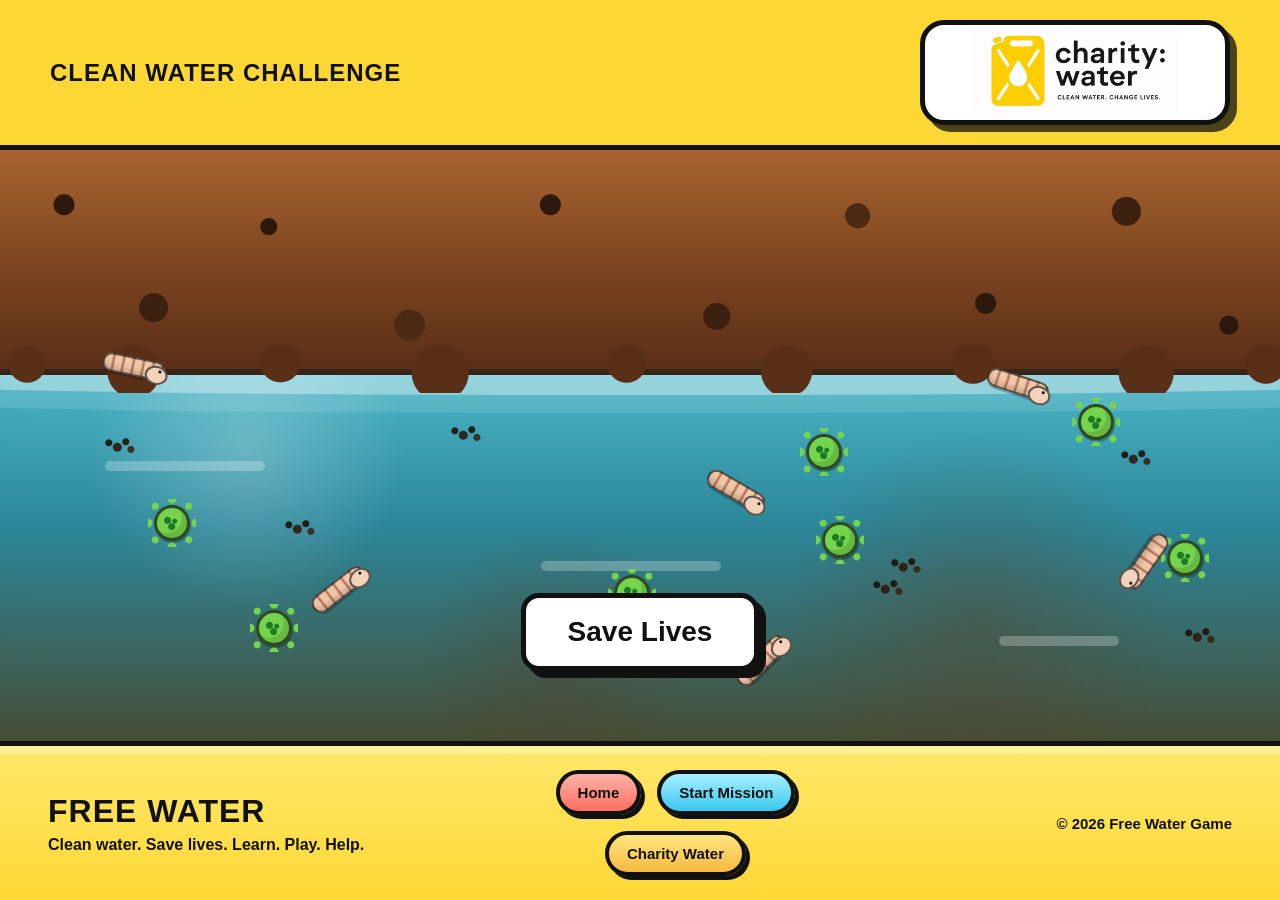
==== commit 370add50: "finished charity water" ====
--- a/index.html
+++ b/index.html
@@ -13,51 +13,39 @@
 
 <body>
 
-  <!-- Full home page -->
   <div class="home-page">
 
-    <!-- Yellow top navigation/status bar -->
+    <!-- Yellow home header -->
     <header class="top-nav">
 
-      <!-- Level circle -->
-      <div class="level-circle">
-        <span id="levelNumber">0</span>
-      </div>
+      <!-- Home challenge text -->
+      <p class="challenge-text">
+        Clean Water Challenge
+      </p>
 
-      <!-- Water unlocked meter -->
-      <div class="water-box">
-
-        <p class="water-label">Water Unlocked</p>
-
-        <div class="water-meter">
-
-          <!-- Water fill controlled by JavaScript -->
-          <div id="waterFill" class="water-fill"></div>
-
-          <!-- Extra animated clean water shimmer -->
-          <div class="meter-water-motion"></div>
-
-          <!-- Gallons unlocked text -->
-          <span id="waterText" class="water-text">0 Gallons</span>
-
-        </div>
-      </div>
+      <!-- Charity Water logo in the top right -->
+      <a href="https://www.charitywater.org/" target="_blank" class="home-logo-link">
+        <img src="images/charity-water-logo.png" alt="Charity Water Logo" class="home-header-logo" />
+      </a>
 
     </header>
 
-    <!-- Full underground dirty water hero area -->
+    <!-- Main underground water scene -->
     <main class="hero-area" id="waterBarrel">
 
       <!-- Top dirt layer -->
       <div class="soil-layer"></div>
 
-      <!-- Underground dirty water layer -->
+      <!-- Underground dirty water -->
       <div class="underground-water">
+
         <div class="water-wave wave-one"></div>
         <div class="water-wave wave-two"></div>
-        <div class="water-shine shine-one"></div>
-        <div class="water-shine shine-two"></div>
-        <div class="water-shine shine-three"></div>
+
+        <span class="water-shine shine-one"></span>
+        <span class="water-shine shine-two"></span>
+        <span class="water-shine shine-three"></span>
+
       </div>
 
       <!-- Dirt pieces -->
@@ -87,41 +75,30 @@
       <span class="worm worm-five"></span>
       <span class="worm worm-six"></span>
 
-      <!-- Start game button -->
+      <!-- Start gameplay button -->
       <a href="game.html" class="save-lives-button">
         Save Lives
       </a>
 
     </main>
 
-    <!-- Yellow footer -->
+    <!-- Traditional game footer -->
     <footer class="footer-bar">
 
-      <!-- Left charity water inspired badge -->
-      <div class="footer-brand footer-brand-left">
-        <div class="brand-icon water-can-icon">
-          <span class="can-handle"></span>
-          <span class="can-spout"></span>
-        </div>
-
-        <div class="brand-words">
-          <span>CHARITY</span>
-          <strong>WATER</strong>
-        </div>
+      <div class="footer-game-info">
+        <h2>Free Water</h2>
+        <p>Clean water. Save lives. Learn. Play. Help.</p>
       </div>
 
-      <!-- Right charity water inspired badge -->
-      <div class="footer-brand footer-brand-right">
-        <div class="brand-circle">
-          <span>CLEAN</span>
-          <strong>WATER</strong>
-        </div>
+      <nav class="footer-links">
+        <a href="index.html">Home</a>
+        <a href="game.html">Start Mission</a>
+        <a href="https://www.charitywater.org/" target="_blank">Charity Water</a>
+      </nav>
 
-        <div class="brand-words right-words">
-          <span>CHARITY</span>
-          <strong>WATER</strong>
-        </div>
-      </div>
+      <p class="footer-copy">
+        © 2026 Free Water Game
+      </p>
 
     </footer>
 
--- a/style.css
+++ b/style.css
@@ -21,7 +21,6 @@
 .home-page {
   min-height: 100vh;
   background: #e04b3f;
-
   display: flex;
   flex-direction: column;
 }
@@ -42,156 +41,49 @@
   z-index: 20;
 }
 
-/* Level circle */
-.level-circle {
-  width: 85px;
-  height: 85px;
+/* Home challenge text */
+.challenge-text {
+  font-size: 24px;
+  font-weight: 900;
+  text-transform: uppercase;
+  letter-spacing: 1px;
+
+  color: #111;
+}
+
+/* Top-right Charity Water logo */
+.home-logo-link {
+  width: 310px;
+  height: 105px;
 
   background: #ffffff;
   border: 5px solid #111;
-  border-radius: 50%;
+  border-radius: 24px;
 
   display: flex;
   align-items: center;
   justify-content: center;
 
-  font-size: 44px;
-  font-weight: 900;
-}
-
-/* Home meter wrapper */
-.water-box {
-  width: 400px;
-}
-
-.water-label {
-  width: fit-content;
-  margin: 0 auto 8px;
-
-  padding: 6px 16px;
-
-  background: #ffffff;
-  border: 4px solid #111;
-  border-radius: 999px;
-
-  font-size: 15px;
-  font-weight: 900;
-  letter-spacing: 1px;
-  text-transform: uppercase;
-
-  box-shadow: 4px 4px 0 #111;
-}
-
-/* Home meter */
-.water-meter {
-  width: 100%;
-  height: 74px;
-
-  background:
-    linear-gradient(
-      to bottom,
-      #ffffff 0%,
-      #eafaff 100%
-    );
-
-  border: 5px solid #111;
-  border-radius: 22px;
-
-  position: relative;
+  padding: 4px 8px;
+
+  box-shadow: 7px 7px 0 rgba(17, 17, 17, 0.75);
+
   overflow: hidden;
 
-  box-shadow: 6px 6px 0 rgba(17, 17, 17, 0.7);
-}
-
-.water-fill {
-  height: 100%;
-  width: 0%;
-
-  background:
-    radial-gradient(circle at 25% 25%, rgba(255, 255, 255, 0.9), transparent 16%),
-    linear-gradient(
-      to bottom,
-      #d8fbff 0%,
-      #69dcff 35%,
-      #12b8e8 70%,
-      #008fc2 100%
-    );
-
-  position: absolute;
-  left: 0;
-  bottom: 0;
-
-  transition: width 0.7s ease;
-
-  z-index: 2;
-}
-
-.water-fill::before {
-  content: "";
-  position: absolute;
-  top: 8px;
-  left: -50%;
-
-  width: 200%;
-  height: 18px;
-
-  background: rgba(255, 255, 255, 0.6);
-  border-radius: 50%;
-
-  animation: waterWave 3s linear infinite;
-}
-
-.water-fill::after {
-  content: "";
-  position: absolute;
-  inset: 0;
-
-  background:
-    radial-gradient(circle at 25% 65%, rgba(255, 255, 255, 0.7) 0 4px, transparent 5px),
-    radial-gradient(circle at 55% 35%, rgba(255, 255, 255, 0.55) 0 3px, transparent 4px),
-    radial-gradient(circle at 78% 72%, rgba(255, 255, 255, 0.6) 0 5px, transparent 6px);
-
-  animation: bubbleFloat 4s ease-in-out infinite;
-}
-
-.meter-water-motion {
-  position: absolute;
-  inset: 0;
-
-  background:
-    linear-gradient(
-      120deg,
-      transparent 0%,
-      rgba(255, 255, 255, 0.35) 45%,
-      transparent 70%
-    );
-
-  opacity: 0.65;
-
-  z-index: 1;
-
-  animation: cleanWaterGlow 3.5s ease-in-out infinite;
-  pointer-events: none;
-}
-
-.water-text {
-  position: absolute;
-  inset: 0;
-
-  display: flex;
-  align-items: center;
-  justify-content: center;
-
-  font-size: 31px;
-  font-weight: 900;
-  letter-spacing: 1px;
-  color: #111;
-
-  text-shadow:
-    1px 1px 0 rgba(255, 255, 255, 0.9),
-    0 0 10px rgba(255, 255, 255, 0.7);
-
-  z-index: 3;
+  transition: 0.2s ease;
+}
+
+.home-logo-link:hover {
+  transform: translate(4px, 4px);
+  box-shadow: 3px 3px 0 rgba(17, 17, 17, 0.75);
+}
+
+.home-header-logo {
+  width: 175%;
+  height: 160%;
+
+  object-fit: contain;
+  display: block;
 }
 
 /* Home underground scene */
@@ -227,7 +119,7 @@
   cursor: pointer;
 }
 
-/* Soil */
+/* Soil layer */
 .soil-layer {
   position: absolute;
   top: 0;
@@ -282,7 +174,7 @@
   z-index: 8;
 }
 
-/* Home water */
+/* Underground water */
 .underground-water {
   position: absolute;
   left: -5%;
@@ -364,7 +256,7 @@
   animation-delay: 2.2s;
 }
 
-/* Home dirt */
+/* Dirt */
 .dirt {
   position: absolute;
 
@@ -431,7 +323,7 @@
   animation-delay: 2.8s;
 }
 
-/* Home bacteria */
+/* Bacteria */
 .bacteria {
   position: absolute;
 
@@ -523,7 +415,7 @@
   animation-delay: 3s;
 }
 
-/* Home worms */
+/* Worms */
 .worm {
   position: absolute;
 
@@ -668,191 +560,146 @@
 
 /* Home footer */
 .footer-bar {
-  height: 125px;
-  background: #fdd835;
+  min-height: 135px;
+
+  background:
+    linear-gradient(
+      to bottom,
+      #ffe86a 0%,
+      #fdd835 100%
+    );
+
   border-top: 5px solid #111;
+
+  display: grid;
+  grid-template-columns: 1.2fr 1fr 1fr;
+  align-items: center;
+  gap: 24px;
+
+  padding: 24px 48px;
 
   position: relative;
   z-index: 20;
+
+  box-shadow: inset 0 8px 0 rgba(255, 255, 255, 0.28);
+}
+
+.footer-game-info h2 {
+  font-size: 32px;
+  font-weight: 900;
+  text-transform: uppercase;
+  letter-spacing: 1px;
+}
+
+.footer-game-info p {
+  margin-top: 6px;
+
+  font-size: 16px;
+  font-weight: 800;
+}
+
+.footer-links {
+  display: flex;
+  align-items: center;
+  justify-content: center;
+  gap: 16px;
+
+  flex-wrap: wrap;
+}
+
+.footer-links a {
+  color: #111;
+
+  border: 4px solid #111;
+  border-radius: 999px;
+
+  padding: 10px 18px;
+
+  font-size: 15px;
+  font-weight: 900;
+  text-decoration: none;
+
+  box-shadow: 4px 4px 0 #111;
+
+  transition: 0.2s ease;
+}
+
+.footer-links a:nth-child(1) {
+  background:
+    linear-gradient(
+      to bottom,
+      #ffb2a8,
+      #ff6f61
+    );
+}
+
+.footer-links a:nth-child(2) {
+  background:
+    linear-gradient(
+      to bottom,
+      #a8f0ff,
+      #38c7ef
+    );
+}
+
+.footer-links a:nth-child(3) {
+  background:
+    linear-gradient(
+      to bottom,
+      #ffe680,
+      #f4b942
+    );
+}
+
+.footer-links a:hover {
+  transform: translate(3px, 3px);
+  box-shadow: 1px 1px 0 #111;
+  filter: brightness(1.05);
+}
+
+.footer-copy {
+  justify-self: end;
+
+  font-size: 15px;
+  font-weight: 900;
+}
+
+/* ===============================
+   GAMEPLAY PAGE
+================================ */
+
+.gameplay-page {
+  min-height: 100vh;
+  background: #fdd835;
+
+  display: flex;
+  flex-direction: column;
+
+  pointer-events: auto;
+}
+
+/* Gameplay header */
+.gameplay-header {
+  min-height: 175px;
+
+  background:
+    linear-gradient(
+      to bottom,
+      #fff2a3 0%,
+      #fdd835 100%
+    );
+
+  border-bottom: 6px solid #111;
 
   display: flex;
   align-items: center;
   justify-content: space-between;
-
-  padding: 0 48px;
-
-  box-shadow: inset 0 8px 0 rgba(255, 255, 255, 0.28);
-}
-
-.footer-brand {
-  display: flex;
-  align-items: center;
-  gap: 14px;
-}
-
-.footer-brand-left {
-  background: #ffffff;
-  border: 4px solid #111;
-  border-radius: 20px;
-  padding: 13px 20px;
-  box-shadow: 6px 6px 0 #111;
-}
-
-.water-can-icon {
-  width: 54px;
-  height: 43px;
-
-  background: #111;
-  border-radius: 9px 9px 14px 14px;
-
-  position: relative;
-}
-
-.can-handle {
-  position: absolute;
-  right: -14px;
-  top: 8px;
-
-  width: 20px;
-  height: 23px;
-
-  border: 5px solid #111;
-  border-left: none;
-  border-radius: 0 12px 12px 0;
-}
-
-.can-spout {
-  position: absolute;
-  left: -21px;
-  top: 3px;
-
-  width: 26px;
-  height: 11px;
-
-  background: #111;
-  transform: rotate(-20deg);
-  border-radius: 999px;
-}
-
-.water-can-icon::after {
-  content: "";
-  position: absolute;
-  left: 16px;
-  top: 10px;
-
-  width: 18px;
-  height: 22px;
-
-  background: #fdd835;
-  border-radius: 50% 50% 55% 55%;
-}
-
-.brand-words {
-  display: flex;
-  flex-direction: column;
-  line-height: 0.9;
-}
-
-.brand-words span {
-  font-size: 18px;
-  font-weight: 900;
-  letter-spacing: 1.5px;
-}
-
-.brand-words strong {
-  font-size: 30px;
-  font-weight: 900;
-  letter-spacing: 1px;
-}
-
-.footer-brand-right {
-  background: #111;
-  color: #ffffff;
-
-  border: 4px solid #ffffff;
-  border-radius: 999px;
-
-  padding: 10px 22px 10px 10px;
-
-  box-shadow: 6px 6px 0 rgba(17, 17, 17, 0.35);
-}
-
-.brand-circle {
-  width: 66px;
-  height: 66px;
-
-  background: #fdd835;
-  color: #111;
-
-  border: 4px solid #ffffff;
-  border-radius: 50%;
-
-  display: flex;
-  flex-direction: column;
-  align-items: center;
-  justify-content: center;
-
-  line-height: 0.85;
-}
-
-.brand-circle span {
-  font-size: 11px;
-  font-weight: 900;
-  text-transform: uppercase;
-}
-
-.brand-circle strong {
-  font-size: 17px;
-  font-weight: 900;
-}
-
-.right-words span {
-  font-size: 16px;
-}
-
-.right-words strong {
-  font-size: 26px;
-}
-
-/* ===============================
-   GAMEPLAY PAGE
-================================ */
-
-.gameplay-page {
-  min-height: 100vh;
-  background: #fdd835;
-
-  display: flex;
-  flex-direction: column;
-
-  pointer-events: auto;
-}
-
-/* Gameplay header */
-.gameplay-header {
-  height: 175px;
-
-  background:
-    linear-gradient(
-      to bottom,
-      #fff2a3 0%,
-      #fdd835 100%
-    );
-
-  border-bottom: 6px solid #111;
-
-  display: flex;
-  align-items: center;
-  justify-content: space-between;
-
-  padding: 0 58px;
+  gap: 24px;
+
+  padding: 28px 58px;
 
   position: relative;
   z-index: 100;
-}
-
-.gameplay-title-box {
-  display: none;
 }
 
 .back-home-button {
@@ -879,6 +726,53 @@
 
   transform: translate(4px, 4px);
   box-shadow: 3px 3px 0 #111;
+}
+
+/* Small difficulty selector */
+.difficulty-mini {
+  background: #ffffff;
+  border: 4px solid #111;
+  border-radius: 999px;
+
+  padding: 10px 14px;
+
+  display: flex;
+  align-items: center;
+  gap: 8px;
+
+  box-shadow: 5px 5px 0 #111;
+}
+
+.difficulty-mini span {
+  font-size: 14px;
+  font-weight: 900;
+  text-transform: uppercase;
+}
+
+.difficulty-mini-button {
+  background: #fdd835;
+  color: #111;
+
+  border: 3px solid #111;
+  border-radius: 999px;
+
+  padding: 7px 12px;
+
+  font-size: 13px;
+  font-weight: 900;
+
+  cursor: pointer;
+
+  transition: 0.2s ease;
+}
+
+.difficulty-mini-button:hover {
+  background: #a8f0ff;
+}
+
+.difficulty-mini-button.active-difficulty {
+  background: #111;
+  color: #ffffff;
 }
 
 .gameplay-status {
@@ -1115,13 +1009,6 @@
   top: 135px;
   transform: scale(0.62);
   opacity: 0.75;
-}
-
-/* Hide any old tree elements */
-.savanna-tree,
-.mock-tree,
-.game-tree {
-  display: none;
 }
 
 /* Ground */
@@ -1834,6 +1721,20 @@
   top: 205px;
   transform: rotate(8deg);
   animation-delay: 2s;
+}
+
+/* Dirty objects disappear through interaction */
+.dirty-object {
+  transition:
+    opacity 0.45s ease,
+    transform 0.45s ease,
+    filter 0.45s ease;
+}
+
+.removed-dirty-object {
+  opacity: 0 !important;
+  transform: scale(0.2) rotate(20deg) !important;
+  filter: blur(2px);
 }
 
 /* Hide dirty objects as water improves */
@@ -1979,6 +1880,7 @@
   pointer-events: auto;
 }
 
+/* Question card */
 .question-panel {
   position: relative;
 
@@ -2116,8 +2018,137 @@
   font-weight: 900;
 }
 
+.milestone-text {
+  margin-top: 12px;
+
+  color: #008fc2;
+
+  font-size: 18px;
+  font-weight: 900;
+}
+
 .question-panel.wrong-shake {
   animation: gameplayWrongShakeFixed 0.35s ease-in-out;
+}
+
+/* Try Again / Play Again button */
+.try-again-button {
+  margin-top: 10px;
+  padding: 16px 34px;
+
+  background:
+    linear-gradient(
+      to bottom,
+      #a8f0ff,
+      #38c7ef
+    );
+
+  color: #111;
+
+  border: 5px solid #111;
+  border-radius: 18px;
+
+  font-size: 20px;
+  font-weight: 900;
+
+  cursor: pointer;
+
+  box-shadow: 6px 6px 0 #111;
+
+  transition: 0.2s ease;
+}
+
+.try-again-button:hover {
+  transform: translate(4px, 4px);
+  box-shadow: 2px 2px 0 #111;
+  filter: brightness(1.05);
+}
+
+/* Game footer */
+.game-footer {
+  background: #fdd835;
+  border-top: 5px solid #111;
+
+  padding: 24px 48px;
+
+  display: flex;
+  align-items: center;
+  justify-content: space-between;
+  gap: 20px;
+
+  position: relative;
+  z-index: 1000;
+}
+
+.game-footer-title {
+  font-size: 18px;
+  font-weight: 900;
+  text-transform: uppercase;
+}
+
+.game-footer-links {
+  display: flex;
+  gap: 14px;
+  flex-wrap: wrap;
+}
+
+.game-footer-links a {
+  color: #111;
+
+  border: 4px solid #111;
+  border-radius: 999px;
+
+  padding: 10px 18px;
+
+  font-size: 15px;
+  font-weight: 900;
+  text-decoration: none;
+
+  box-shadow: 4px 4px 0 #111;
+
+  transition: 0.2s ease;
+}
+
+.game-footer-links a:nth-child(1) {
+  background:
+    linear-gradient(
+      to bottom,
+      #ffb2a8,
+      #ff6f61
+    );
+}
+
+.game-footer-links a:nth-child(2) {
+  background:
+    linear-gradient(
+      to bottom,
+      #a8f0ff,
+      #38c7ef
+    );
+}
+
+.game-footer-links a:nth-child(3) {
+  background:
+    linear-gradient(
+      to bottom,
+      #ffe680,
+      #f4b942
+    );
+}
+
+.game-footer-links a:nth-child(4) {
+  background:
+    linear-gradient(
+      to bottom,
+      #b6ffb6,
+      #48c774
+    );
+}
+
+.game-footer-links a:hover {
+  transform: translate(3px, 3px);
+  box-shadow: 1px 1px 0 #111;
+  filter: brightness(1.05);
 }
 
 /* ===============================
@@ -2131,40 +2162,6 @@
 
   to {
     transform: translateX(50%);
-  }
-}
-
-@keyframes cleanWaterGlow {
-  0% {
-    transform: translateX(-10px);
-    opacity: 0.65;
-  }
-
-  50% {
-    transform: translateX(12px);
-    opacity: 0.95;
-  }
-
-  100% {
-    transform: translateX(-10px);
-    opacity: 0.65;
-  }
-}
-
-@keyframes bubbleFloat {
-  0% {
-    transform: translateY(0);
-    opacity: 0.6;
-  }
-
-  50% {
-    transform: translateY(-6px);
-    opacity: 0.9;
-  }
-
-  100% {
-    transform: translateY(0);
-    opacity: 0.6;
   }
 }
 
@@ -2420,38 +2417,42 @@
    RESPONSIVE DESIGN
 ================================ */
 
-@media (max-width: 850px) {
+@media (max-width: 1000px) {
   .gameplay-header {
     height: auto;
     flex-direction: column;
-    gap: 20px;
-    padding: 26px;
+    gap: 22px;
+    padding: 28px 24px;
+  }
+
+  .back-home-button {
+    align-self: flex-start;
   }
 
   .gameplay-status {
-    width: 92%;
+    width: min(430px, 92vw);
   }
 
   .gameplay-scene {
-    min-height: 780px;
+    min-height: 760px;
   }
 
   .scene-sun {
-    right: 34px;
-    top: 45px;
-    transform: scale(0.78);
+    right: 45px;
+    top: 42px;
+    transform: scale(0.85);
   }
 
   .cloud-left {
-    left: 40px;
-    top: 100px;
-    transform: scale(0.72);
+    left: 45px;
+    top: 95px;
+    transform: scale(0.75);
   }
 
   .cloud-middle {
-    left: 58%;
-    top: 135px;
-    transform: translateX(-50%) scale(0.62);
+    left: 55%;
+    top: 125px;
+    transform: translateX(-50%) scale(0.65);
   }
 
   .cloud-right {
@@ -2459,25 +2460,25 @@
   }
 
   .people-row {
-    top: 220px;
-    transform: translateX(-50%) scale(0.72);
+    top: 205px;
+    transform: translateX(-50%) scale(0.8);
   }
 
   .village-ground {
-    top: 390px;
+    top: 385px;
   }
 
   .dirty-water-section {
     top: 485px;
-    height: 295px;
+    height: 275px;
+  }
+
+  .question-panel {
+    width: 94vw;
   }
 
   .question-panel h1 {
-    font-size: 23px;
-  }
-
-  .answer-grid {
-    grid-template-columns: 1fr;
+    font-size: 24px;
   }
 }
 
@@ -2489,22 +2490,19 @@
     padding: 25px;
   }
 
-  .level-circle {
-    width: 75px;
-    height: 75px;
-    font-size: 38px;
-  }
-
-  .water-box {
-    width: 90%;
-  }
-
-  .water-label {
-    font-size: 13px;
-  }
-
-  .water-text {
-    font-size: 25px;
+  .challenge-text {
+    text-align: center;
+    font-size: 18px;
+  }
+
+  .home-logo-link {
+    width: 285px;
+    height: 92px;
+  }
+
+  .home-header-logo {
+    width: 170%;
+    height: 155%;
   }
 
   .hero-area {
@@ -2521,86 +2519,163 @@
     padding: 16px 34px;
   }
 
-  .bacteria {
-    width: 30px;
-    height: 30px;
-  }
-
-  .worm {
-    width: 54px;
-    height: 17px;
-  }
-
   .footer-bar {
-    height: 135px;
-    padding: 0 14px;
-  }
-
-  .footer-brand {
-    gap: 8px;
-  }
-
-  .footer-brand-left {
-    padding: 9px 11px;
-  }
-
-  .water-can-icon {
-    width: 38px;
-    height: 31px;
-  }
-
-  .can-handle {
-    right: -11px;
-    top: 6px;
-    width: 15px;
-    height: 18px;
-    border-width: 4px;
-  }
-
-  .can-spout {
-    left: -15px;
-    top: 3px;
-    width: 20px;
-    height: 8px;
-  }
-
-  .water-can-icon::after {
-    left: 11px;
-    top: 7px;
-    width: 14px;
-    height: 16px;
-  }
-
-  .brand-words span {
+    grid-template-columns: 1fr;
+    text-align: center;
+    gap: 18px;
+    padding: 28px 18px;
+  }
+
+  .footer-copy {
+    justify-self: center;
+  }
+
+  .footer-links {
+    gap: 12px;
+  }
+
+  .gameplay-header {
+    padding: 24px 18px;
+  }
+
+  .back-home-button {
+    font-size: 20px;
+    padding: 14px 26px;
+  }
+
+  .difficulty-mini {
+    flex-wrap: wrap;
+    justify-content: center;
+  }
+
+  .difficulty-mini span {
+    width: 100%;
+    text-align: center;
+  }
+
+  .difficulty-mini-button {
     font-size: 12px;
-  }
-
-  .brand-words strong {
+    padding: 6px 10px;
+  }
+
+  .gameplay-label {
+    font-size: 13px;
+  }
+
+  .gameplay-meter {
+    height: 72px;
+  }
+
+  #gameWaterText {
+    font-size: 25px;
+  }
+
+  .gameplay-scene {
+    min-height: 800px;
+  }
+
+  .scene-sun {
+    right: 24px;
+    top: 36px;
+    transform: scale(0.7);
+  }
+
+  .cloud-left {
+    left: 22px;
+    top: 105px;
+    transform: scale(0.62);
+  }
+
+  .cloud-middle {
+    left: 68%;
+    top: 145px;
+    transform: translateX(-50%) scale(0.55);
+  }
+
+  .people-row {
+    width: 520px;
+    top: 250px;
+    transform: translateX(-50%) scale(0.65);
+  }
+
+  .village-ground {
+    top: 420px;
+  }
+
+  .dirty-water-section {
+    top: 520px;
+    height: 280px;
+  }
+
+  .gameplay-question-area {
+    padding: 22px 14px 34px;
+  }
+
+  .question-panel {
+    padding: 20px;
+    border-radius: 22px;
+  }
+
+  .question-count {
+    font-size: 12px;
+  }
+
+  .question-panel h1 {
+    font-size: 21px;
+  }
+
+  .answer-grid {
+    grid-template-columns: 1fr;
+    gap: 14px;
+  }
+
+  .answer-button {
+    min-height: 68px;
+    font-size: 17px;
+  }
+
+  .feedback-text {
+    font-size: 16px;
+  }
+
+  .milestone-text {
+    font-size: 16px;
+  }
+
+  .try-again-button {
+    width: 100%;
+    font-size: 18px;
+  }
+
+  .game-footer {
+    flex-direction: column;
+    text-align: center;
+    padding: 24px 18px;
+  }
+
+  .game-footer-links {
+    justify-content: center;
+  }
+}
+
+@media (max-width: 430px) {
+  .gameplay-scene {
+    min-height: 760px;
+  }
+
+  .people-row {
+    transform: translateX(-50%) scale(0.55);
+  }
+
+  .dirty-water-section {
+    height: 260px;
+  }
+
+  .question-panel h1 {
     font-size: 19px;
   }
 
-  .footer-brand-right {
-    padding: 8px 12px 8px 8px;
-  }
-
-  .brand-circle {
-    width: 48px;
-    height: 48px;
-  }
-
-  .brand-circle span {
-    font-size: 8px;
-  }
-
-  .brand-circle strong {
-    font-size: 12px;
-  }
-
-  .right-words span {
-    font-size: 11px;
-  }
-
-  .right-words strong {
-    font-size: 18px;
+  .answer-button {
+    font-size: 16px;
   }
 }
